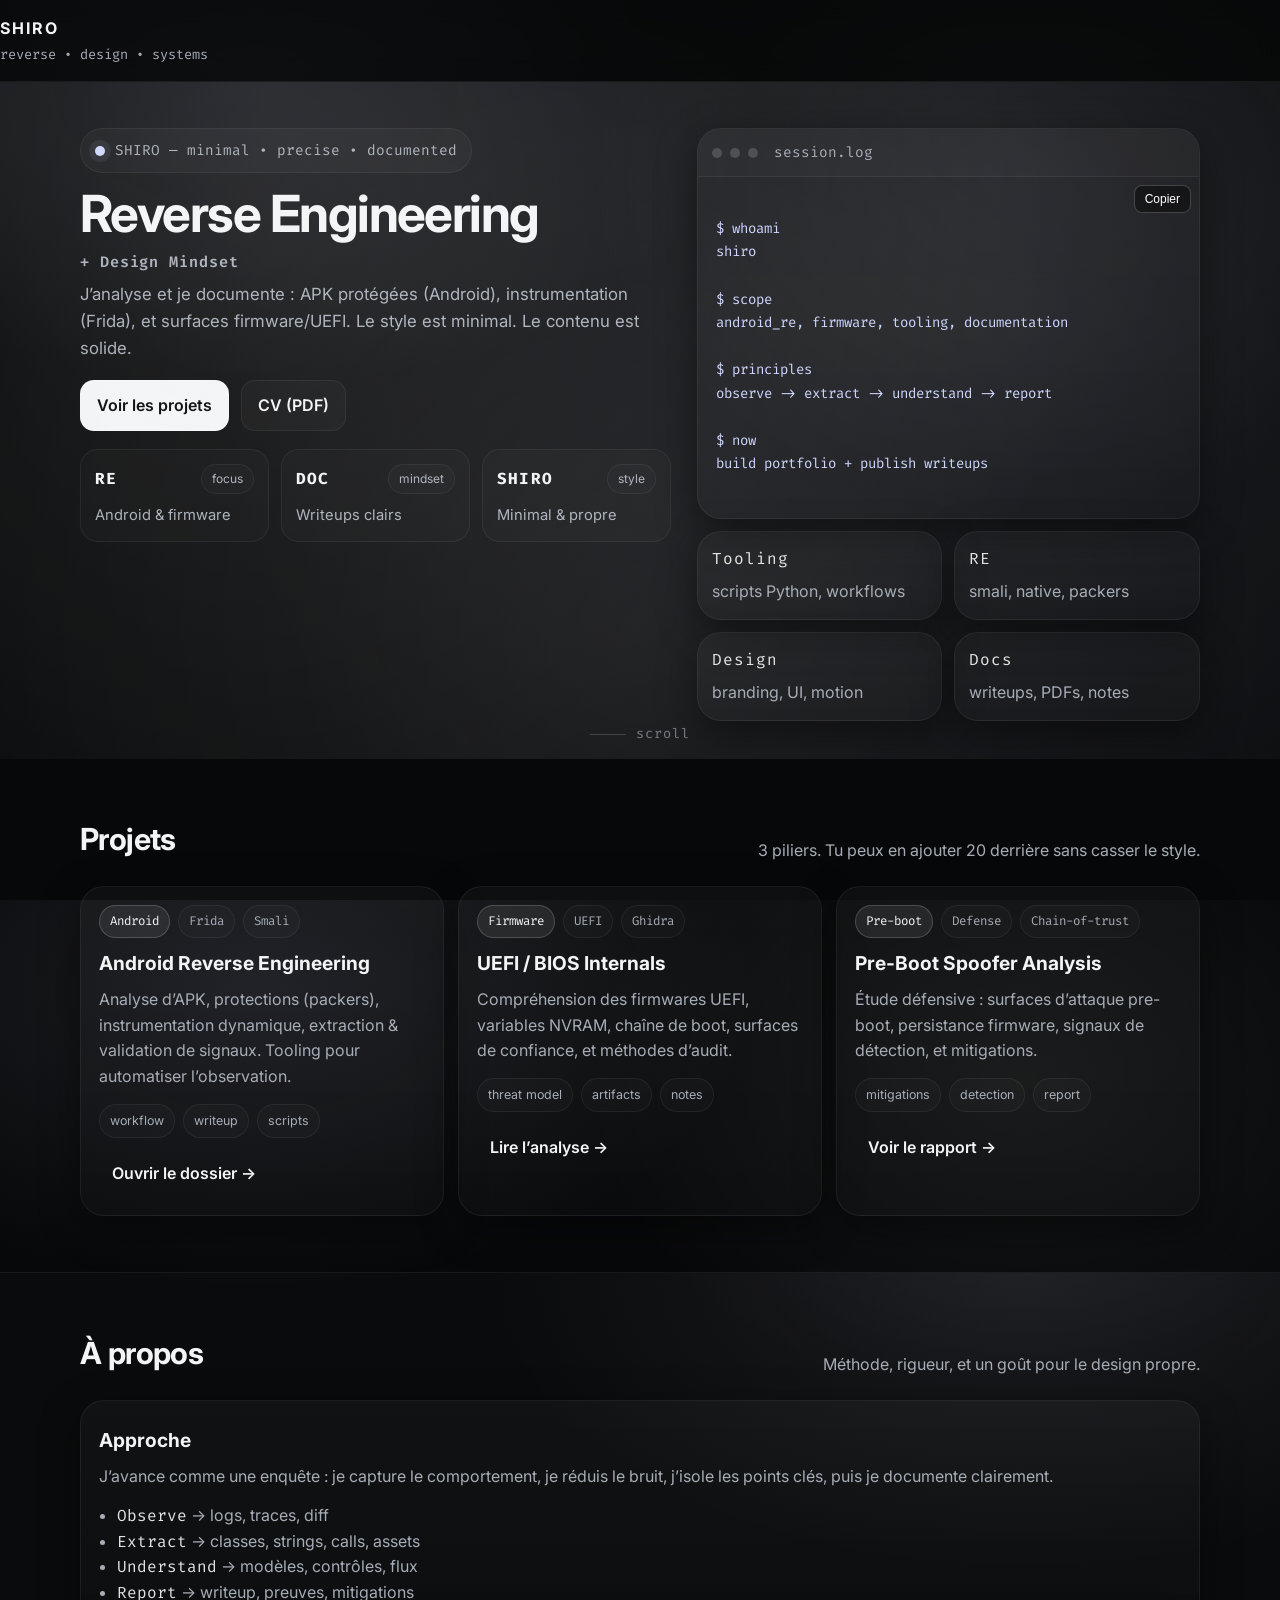
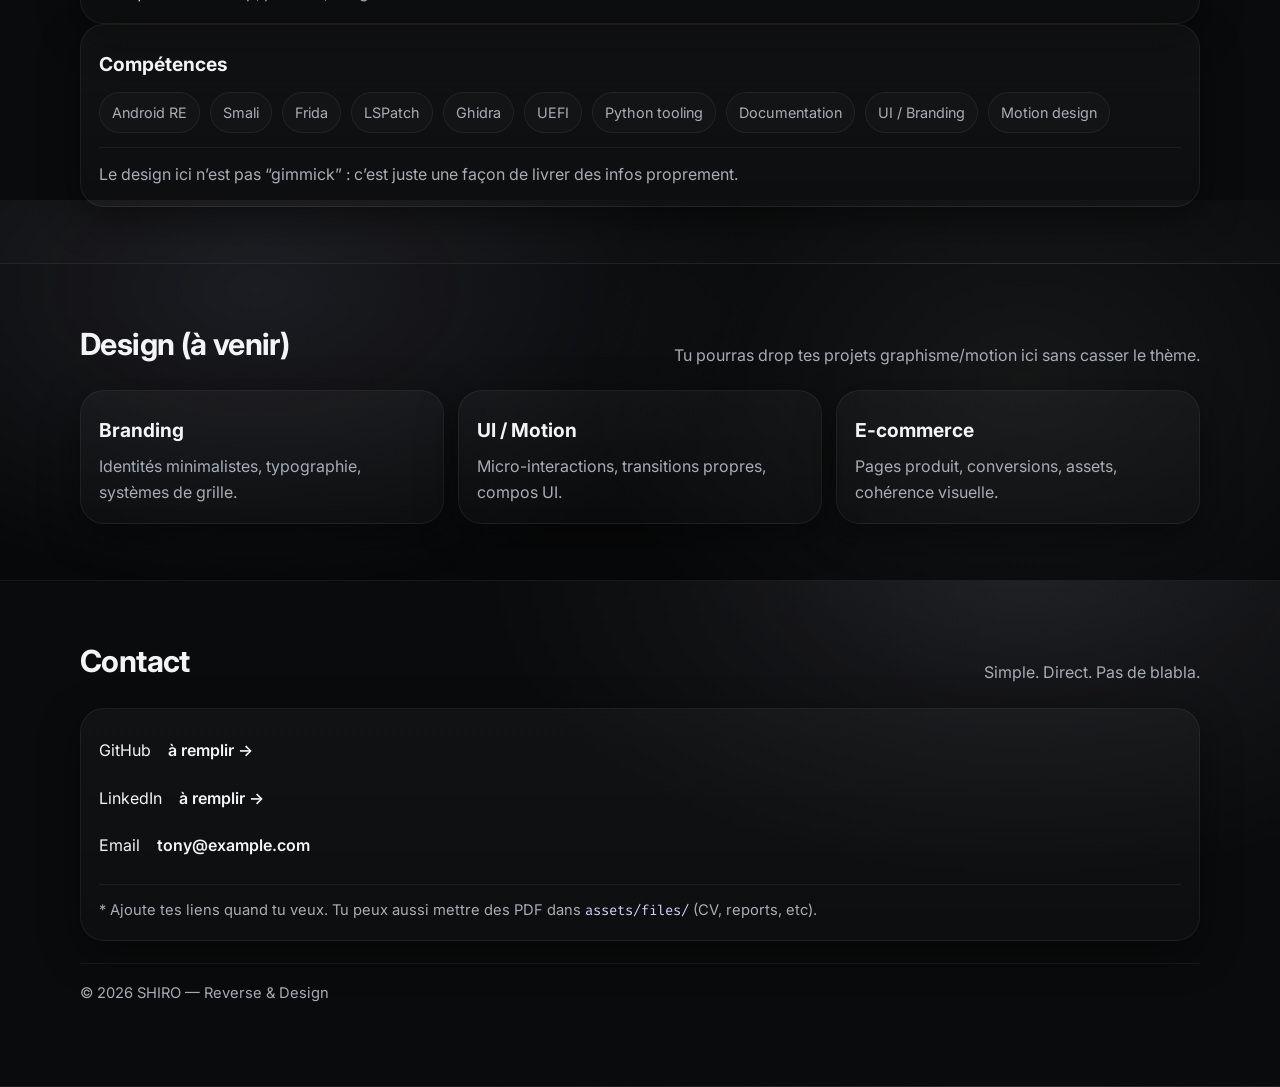
==== index.html @ 66e199e3 "Add files via upload" ====
<!DOCTYPE html>
<html lang="fr">
<head>
  <meta charset="UTF-8" />
  <meta name="viewport" content="width=device-width, initial-scale=1.0" />
  <title>SHIRO / Reverse Engineering</title>
  <meta name="description" content="Portfolio minimaliste (SHIRO) : reverse engineering Android, firmware/UEFI, tooling, writeups. Design propre, approche méthodique." />

  <meta property="og:title" content="SHIRO / Reverse Engineering" />
  <meta property="og:description" content="Android RE • Firmware/UEFI • Tooling • Writeups — Portfolio minimaliste." />
  <meta property="og:type" content="website" />

  <link rel="stylesheet" href="css/style.css" />
  <link rel="preconnect" href="https://fonts.googleapis.com">
  <link rel="preconnect" href="https://fonts.gstatic.com" crossorigin>
  <link href="https://fonts.googleapis.com/css2?family=Inter:wght@300;400;600;700&family=Fira+Code:wght@400;600&display=swap" rel="stylesheet">
</head>

<body>
  <a class="skip-link" href="#content">Aller au contenu</a>

  <header class="header" id="top">
    <nav class="nav" aria-label="Navigation principale">
      <a class="brand" href="#top" aria-label="Retour en haut">
        <span class="brand-mark">SHIRO</span>
        <span class="brand-sub">reverse • design • systems</span>
      </a>

      <button class="nav-toggle" type="button" aria-expanded="false" aria-controls="navMenu">
        <span class="nav-toggle__line"></span>
        <span class="nav-toggle__line"></span>
        <span class="nav-toggle__line"></span>
        <span class="sr-only">Ouvrir le menu</span>
      </button>

      <ul class="nav-menu" id="navMenu">
        <li><a class="nav-link" href="#projects">Projets</a></li>
        <li><a class="nav-link" href="#about">À propos</a></li>
        <li><a class="nav-link" href="#work">Design</a></li>
        <li><a class="nav-link" href="#contact">Contact</a></li>
      </ul>
    </nav>
  </header>

  <main id="content">
    <!-- HERO -->
    <section class="hero" aria-label="Introduction">
      <div class="hero-bg" aria-hidden="true">
        <div class="hero-bg__inner"></div>
      </div>

      <div class="container hero-inner">
        <div class="hero-left">
          <div class="pill">
            <span class="dot"></span>
            <span>SHIRO — minimal • precise • documented</span>
          </div>

          <h1 class="title">
            Reverse Engineering
            <span class="title-accent">+ Design Mindset</span>
          </h1>

          <p class="lead">
            J’analyse et je documente : APK protégées (Android), instrumentation (Frida), et surfaces firmware/UEFI.
            Le style est minimal. Le contenu est solide.
          </p>

          <div class="hero-cta">
            <a class="btn btn-primary" href="#projects">Voir les projets</a>
            <a class="btn btn-ghost" href="assets/files/CV.pdf" target="_blank" rel="noopener">CV (PDF)</a>
          </div>

          <div class="metrics">
            <div class="metric">
              <div class="metric-top">
                <span class="metric-num">RE</span>
                <span class="metric-tag">focus</span>
              </div>
              <p class="metric-label">Android & firmware</p>
            </div>

            <div class="metric">
              <div class="metric-top">
                <span class="metric-num">DOC</span>
                <span class="metric-tag">mindset</span>
              </div>
              <p class="metric-label">Writeups clairs</p>
            </div>

            <div class="metric">
              <div class="metric-top">
                <span class="metric-num">SHIRO</span>
                <span class="metric-tag">style</span>
              </div>
              <p class="metric-label">Minimal & propre</p>
            </div>
          </div>
        </div>

        <div class="hero-right">
          <div class="terminal card reveal">
            <div class="terminal-top">
              <span class="t-dot"></span><span class="t-dot"></span><span class="t-dot"></span>
              <span class="terminal-title">session.log</span>
            </div>
            <pre class="terminal-body"><code>
$ whoami
shiro

$ scope
android_re, firmware, tooling, documentation

$ principles
observe -> extract -> understand -> report

$ now
build portfolio + publish writeups
            </code></pre>
          </div>

          <div class="mini-grid">
            <div class="mini card reveal">
              <p class="mini-k">Tooling</p>
              <p class="mini-v">scripts Python, workflows</p>
            </div>
            <div class="mini card reveal">
              <p class="mini-k">RE</p>
              <p class="mini-v">smali, native, packers</p>
            </div>
            <div class="mini card reveal">
              <p class="mini-k">Design</p>
              <p class="mini-v">branding, UI, motion</p>
            </div>
            <div class="mini card reveal">
              <p class="mini-k">Docs</p>
              <p class="mini-v">writeups, PDFs, notes</p>
            </div>
          </div>
        </div>
      </div>

      <div class="scroll-hint" aria-hidden="true">
        <span class="scroll-line"></span>
        <span class="scroll-text">scroll</span>
      </div>
    </section>

    <!-- PROJECTS -->
    <section id="projects" class="section">
      <div class="container">
        <div class="section-head">
          <h2 class="h2">Projets</h2>
          <p class="sub">3 piliers. Tu peux en ajouter 20 derrière sans casser le style.</p>
        </div>

        <div class="grid projects">
          <article class="project card reveal">
            <div class="project-top">
              <span class="badge">Android</span>
              <span class="badge badge-outline">Frida</span>
              <span class="badge badge-outline">Smali</span>
            </div>
            <h3 class="h3">Android Reverse Engineering</h3>
            <p class="muted">
              Analyse d’APK, protections (packers), instrumentation dynamique, extraction & validation de signaux.
              Tooling pour automatiser l’observation.
            </p>
            <div class="project-meta">
              <span class="chip">workflow</span>
              <span class="chip">writeup</span>
              <span class="chip">scripts</span>
            </div>
            <a class="link" href="projects/android-reverse.html">Ouvrir le dossier →</a>
          </article>

          <article class="project card reveal">
            <div class="project-top">
              <span class="badge">Firmware</span>
              <span class="badge badge-outline">UEFI</span>
              <span class="badge badge-outline">Ghidra</span>
            </div>
            <h3 class="h3">UEFI / BIOS Internals</h3>
            <p class="muted">
              Compréhension des firmwares UEFI, variables NVRAM, chaîne de boot, surfaces de confiance,
              et méthodes d’audit.
            </p>
            <div class="project-meta">
              <span class="chip">threat model</span>
              <span class="chip">artifacts</span>
              <span class="chip">notes</span>
            </div>
            <a class="link" href="projects/uefi-bios.html">Lire l’analyse →</a>
          </article>

          <article class="project card reveal">
            <div class="project-top">
              <span class="badge">Pre-boot</span>
              <span class="badge badge-outline">Defense</span>
              <span class="badge badge-outline">Chain-of-trust</span>
            </div>
            <h3 class="h3">Pre-Boot Spoofer Analysis</h3>
            <p class="muted">
              Étude défensive : surfaces d’attaque pre-boot, persistance firmware, signaux de détection,
              et mitigations.
            </p>
            <div class="project-meta">
              <span class="chip">mitigations</span>
              <span class="chip">detection</span>
              <span class="chip">report</span>
            </div>
            <a class="link" href="projects/preboot-spoofer.html">Voir le rapport →</a>
          </article>
        </div>
      </div>
    </section>

    <!-- ABOUT -->
    <section id="about" class="section section-alt">
      <div class="container">
        <div class="section-head">
          <h2 class="h2">À propos</h2>
          <p class="sub">Méthode, rigueur, et un goût pour le design propre.</p>
        </div>

        <div class="two-col">
          <div class="card reveal pad">
            <h3 class="h3">Approche</h3>
            <p class="muted">
              J’avance comme une enquête : je capture le comportement, je réduis le bruit,
              j’isole les points clés, puis je documente clairement.
            </p>
            <ul class="list">
              <li><span class="k">Observe</span> → logs, traces, diff</li>
              <li><span class="k">Extract</span> → classes, strings, calls, assets</li>
              <li><span class="k">Understand</span> → modèles, contrôles, flux</li>
              <li><span class="k">Report</span> → writeup, preuves, mitigations</li>
            </ul>
          </div>

          <div class="card reveal pad">
            <h3 class="h3">Compétences</h3>
            <div class="tags">
              <span class="tag">Android RE</span>
              <span class="tag">Smali</span>
              <span class="tag">Frida</span>
              <span class="tag">LSPatch</span>
              <span class="tag">Ghidra</span>
              <span class="tag">UEFI</span>
              <span class="tag">Python tooling</span>
              <span class="tag">Documentation</span>
              <span class="tag">UI / Branding</span>
              <span class="tag">Motion design</span>
            </div>

            <div class="note">
              <p class="muted">
                Le design ici n’est pas “gimmick” : c’est juste une façon de livrer des infos proprement.
              </p>
            </div>
          </div>
        </div>
      </div>
    </section>

    <!-- DESIGN / FUTURE -->
    <section id="work" class="section">
      <div class="container">
        <div class="section-head">
          <h2 class="h2">Design (à venir)</h2>
          <p class="sub">Tu pourras drop tes projets graphisme/motion ici sans casser le thème.</p>
        </div>

        <div class="grid work">
          <div class="card reveal pad">
            <h3 class="h3">Branding</h3>
            <p class="muted">Identités minimalistes, typographie, systèmes de grille.</p>
          </div>
          <div class="card reveal pad">
            <h3 class="h3">UI / Motion</h3>
            <p class="muted">Micro-interactions, transitions propres, compos UI.</p>
          </div>
          <div class="card reveal pad">
            <h3 class="h3">E-commerce</h3>
            <p class="muted">Pages produit, conversions, assets, cohérence visuelle.</p>
          </div>
        </div>
      </div>
    </section>

    <!-- CONTACT -->
    <section id="contact" class="section section-alt">
      <div class="container">
        <div class="section-head">
          <h2 class="h2">Contact</h2>
          <p class="sub">Simple. Direct. Pas de blabla.</p>
        </div>

        <div class="contact card reveal pad">
          <div class="contact-row">
            <span class="contact-k">GitHub</span>
            <a class="link" href="#" target="_blank" rel="noopener">à remplir →</a>
          </div>
          <div class="contact-row">
            <span class="contact-k">LinkedIn</span>
            <a class="link" href="#" target="_blank" rel="noopener">à remplir →</a>
          </div>
          <div class="contact-row">
            <span class="contact-k">Email</span>
            <a class="link" href="mailto:tony@example.com">tony@example.com</a>
          </div>

          <div class="divider"></div>

          <p class="muted small">
            * Ajoute tes liens quand tu veux.  
            Tu peux aussi mettre des PDF dans <code>assets/files/</code> (CV, reports, etc).
          </p>
        </div>

        <footer class="footer">
          <p class="muted small">© <span id="year"></span> SHIRO — Reverse & Design</p>
        </footer>
      </div>
    </section>
  </main>

  <script src="js/main.js"></script>
</body>
</html>
---- css/style.css ----
/* =========================
   SHIRO — style.css (COMPLET)
   Index + Pages projets (Android RE)
   + Glow breathing (discret)
   + Border sweep (hover)
   ========================= */

/* ---------- Theme ---------- */
:root{
  --bg: #070809;
  --bg2:#0c0d10;
  --card:#0f1115;

  --text:#f3f4f6;         /* SHIRO (white) */
  --muted:#a7adb7;

  --line: rgba(255,255,255,.10);
  --line2: rgba(255,255,255,.06);

  --accent:#ffffff;       /* shiro accent */
  --accent2:#cfd6ff;      /* soft cold highlight */

  --shadow: 0 12px 40px rgba(0,0,0,.45);

  --radius: 18px;
  --radius2: 24px;
  --max: 1120px;

  --mono: "Fira Code", ui-monospace, SFMono-Regular, Menlo, Monaco, Consolas, "Liberation Mono", monospace;
  --sans: "Inter", system-ui, -apple-system, Segoe UI, Roboto, Arial, sans-serif;
}

/* ---------- Reset ---------- */
*{ box-sizing:border-box; }
html,body{ height:100%; }
body{
  margin:0;
  font-family: var(--sans);
  color: var(--text);
  background:
    radial-gradient(1000px 600px at 20% 10%, rgba(207,214,255,.10), transparent 50%),
    radial-gradient(800px 600px at 80% 20%, rgba(255,255,255,.06), transparent 55%),
    var(--bg);
  line-height:1.6;
  overflow-x: hidden;
}

img{ max-width:100%; display:block; }
a{ color: inherit; }

/* ---------- Accessibility ---------- */
.skip-link{
  position:absolute;
  left:-999px;
  top:10px;
  background: var(--text);
  color: #000;
  padding: .6rem .9rem;
  border-radius: 10px;
  z-index: 9999;
}
.skip-link:focus{ left:10px; }

.sr-only{
  position:absolute !important;
  width:1px;height:1px;
  padding:0;margin:-1px;overflow:hidden;
  clip:rect(0,0,0,0);white-space:nowrap;border:0;
}

code{
  font-family: var(--mono);
  font-size: .95em;
  color: var(--accent2);
}

/* ---------- Layout ---------- */
.container{
  width: min(var(--max), calc(100% - 40px));
  margin: 0 auto;
}

.section{
  padding: 56px 0;
}

.section-alt{
  background:
    radial-gradient(900px 500px at 80% 0%, rgba(207,214,255,.08), transparent 60%),
    rgba(255,255,255,.01);
  border-top: 1px solid var(--line2);
  border-bottom: 1px solid var(--line2);
}

/* ---------- Header / Nav ---------- */
.header{
  position: sticky;
  top:0;
  z-index: 50;
  backdrop-filter: blur(12px);
  background: rgba(7,8,9,.65);
  border-bottom: 1px solid var(--line2);
}

.nav{
  display:flex;
  align-items:center;
  justify-content:space-between;
  gap: 18px;
  padding: 16px 0;
}

.brand{
  text-decoration:none;
  color: var(--text);
  display:flex;
  flex-direction:column;
  gap: 2px;
}

.brand-mark{
  font-weight: 700;
  letter-spacing: .12em;
}

.brand-sub{
  font-family: var(--mono);
  color: var(--muted);
  font-size: .85rem;
}

/* wrapper utilisé dans ta page Android */
.nav-links{
  display:flex;
  align-items:center;
  gap:10px;
}

.nav-menu{
  display:flex;
  align-items:center;
  gap: 18px;
  list-style:none;
  margin:0;
  padding:0;
}

.nav-link{
  text-decoration:none;
  color: var(--muted);
  padding: 10px 12px;
  border-radius: 12px;
  border: 1px solid transparent;
  transition: transform .18s ease, color .18s ease, background .18s ease, border-color .18s ease;
}
.nav-link:hover{
  color: var(--text);
  background: rgba(255,255,255,.04);
  border-color: var(--line2);
  transform: translateY(-1px);
}
.nav-link.active{
  color: var(--text);
  background: rgba(255,255,255,.04);
  border-color: var(--line2);
}

.nav-toggle{
  display:none;
  border: 1px solid var(--line2);
  background: rgba(255,255,255,.03);
  color: var(--text);
  border-radius: 14px;
  padding: 10px 12px;
  cursor:pointer;
}
.nav-toggle__line{
  width: 22px;
  height: 2px;
  background: var(--text);
  display:block;
  margin: 4px 0;
  opacity:.9;
}

/* ---------- Buttons / Links ---------- */
.btn{
  display:inline-flex;
  align-items:center;
  justify-content:center;
  gap: 10px;
  padding: 12px 16px;
  border-radius: 14px;
  text-decoration:none;
  border: 1px solid var(--line2);
  transition: transform .18s ease, background .18s ease, border-color .18s ease;
  font-weight: 600;
}

.btn-primary{
  background: var(--text);
  color: #000;
  border-color: rgba(255,255,255,.2);
}
.btn-primary:hover{ transform: translateY(-1px); }

.btn-ghost{
  background: rgba(255,255,255,.03);
  color: var(--text);
}
.btn-ghost:hover{
  transform: translateY(-1px);
  border-color: rgba(255,255,255,.18);
}

.link{
  display:inline-flex;
  align-items:center;
  gap: 8px;
  text-decoration:none;
  color: var(--text);
  font-weight: 600;
  padding: 10px 12px;
  border-radius: 12px;
  border: 1px solid transparent;
  transition: transform .18s ease, background .18s ease, border-color .18s ease;
}
.link:hover{
  transform: translateY(-1px);
  background: rgba(255,255,255,.04);
  border-color: var(--line2);
}

/* ---------- Cards ---------- */
.card{
  border: 1px solid var(--line2);
  background: linear-gradient(180deg, rgba(255,255,255,.03), rgba(255,255,255,.015));
  border-radius: var(--radius2);
  box-shadow: var(--shadow);
  position: relative;      /* needed for border sweep */
  overflow: hidden;        /* needed for border sweep */
}
.pad{ padding: 18px; }

/* ---------- Typography ---------- */
.h2{
  margin:0;
  font-size: 1.9rem;
  letter-spacing: -0.02em;
}
.h3{
  margin: 6px 0 8px;
  font-size: 1.2rem;
}
.sub{
  margin:0;
  color: var(--muted);
  max-width: 62ch;
}
.muted{
  color: var(--muted);
  margin:0;
}
.small{ font-size: .92rem; }

.divider{
  height: 1px;
  background: var(--line2);
  margin: 14px 0;
}

/* ---------- Badges / Chips / Tags ---------- */
.badge{
  font-family: var(--mono);
  font-size: .78rem;
  padding: 6px 10px;
  border-radius: 999px;
  border: 1px solid rgba(255,255,255,.18);
  background: rgba(255,255,255,.08);
  color: var(--text);
}
.badge-outline{
  background: rgba(255,255,255,.02);
  border-color: var(--line2);
  color: var(--muted);
}
.chip{
  font-size: .78rem;
  padding: 6px 10px;
  border-radius: 999px;
  border: 1px solid var(--line2);
  background: rgba(255,255,255,.02);
  color: var(--muted);
}
.tags{
  display:flex;
  flex-wrap: wrap;
  gap: 10px;
  margin-top: 12px;
}
.tag{
  border: 1px solid var(--line2);
  background: rgba(255,255,255,.02);
  padding: 8px 12px;
  border-radius: 999px;
  font-size: .9rem;
  color: var(--muted);
}

/* ---------- Lists / Notes ---------- */
.list{
  margin: 14px 0 0;
  padding-left: 18px;
  color: var(--muted);
}
.k{
  font-family: var(--mono);
  color: rgba(255,255,255,.88);
}
.note{
  margin-top: 14px;
  border-top: 1px solid var(--line2);
  padding-top: 14px;
}

/* ---------- Reveal animation ---------- */
.reveal{
  opacity: 0;
  transform: translateY(10px);
  transition: opacity .6s ease, transform .6s ease;
}
.reveal.is-visible{
  opacity: 1;
  transform: translateY(0);
}

/* =========================================================
   MICRO-ANIMATIONS (requested)
   - Glow breathing (discret)
   - Border sweep (hover)
   ========================================================= */

/* Glow breathing keyframes (subtle) */
@keyframes shiro-breathe{
  0%,100%{
    transform: scale(1);
    opacity: .85;
    filter: blur(0px);
    box-shadow: 0 0 0 0 rgba(207,214,255,.00);
  }
  50%{
    transform: scale(1.08);
    opacity: 1;
    filter: blur(.15px);
    box-shadow: 0 0 0 10px rgba(207,214,255,.06);
  }
}

/* Apply breathing glow to a small accent (best: dot in pill) */
.pill .dot{
  animation: shiro-breathe 2.8s ease-in-out infinite;
}

/* Border sweep (light passing) on cards hover */
.card::before{
  content:"";
  position:absolute;
  inset:-2px;
  background: linear-gradient(120deg,
    transparent 0%,
    rgba(255,255,255,.09) 35%,
    rgba(207,214,255,.14) 50%,
    rgba(255,255,255,.07) 65%,
    transparent 100%);
  transform: translateX(-120%);
  transition: transform .9s ease, opacity .4s ease;
  opacity: 0;
  pointer-events:none;
}

.card:hover::before{
  transform: translateX(120%);
  opacity: .95;
}

/* Make it even more discreet on touch devices */
@media (hover: none){
  .card::before{ display:none; }
}

/* =========================================================
   INDEX (Landing)
   ========================================================= */

/* Hero */
.hero{
  position:relative;
  overflow:hidden;
  padding: 46px 0 38px;
}
.hero-inner{
  display:grid;
  grid-template-columns: 1.08fr .92fr;
  gap: 26px;
  align-items:start;
}
.hero-bg{
  position:absolute;
  inset: -25%;
  pointer-events:none;
  opacity: .9;
}
.hero-bg__inner{
  width: 100%;
  height: 100%;
  background:
    radial-gradient(circle at 30% 30%, rgba(255,255,255,.10), transparent 55%),
    radial-gradient(circle at 70% 40%, rgba(207,214,255,.10), transparent 55%),
    radial-gradient(circle at 50% 70%, rgba(255,255,255,.07), transparent 60%);
  transform-origin: center;
  animation: shiro-rotate 32s linear infinite;
}
@keyframes shiro-rotate{
  from{ transform: rotate(0deg); }
  to{ transform: rotate(360deg); }
}

.pill{
  display:inline-flex;
  align-items:center;
  gap:10px;
  padding: 10px 14px;
  border: 1px solid var(--line2);
  background: rgba(255,255,255,.03);
  border-radius: 999px;
  color: var(--muted);
  font-family: var(--mono);
  font-size: .9rem;
}
.pill .dot{
  width: 10px;
  height: 10px;
  border-radius: 999px;
  background: var(--accent2);
  box-shadow: 0 0 0 6px rgba(207,214,255,.08);
}

.title{
  margin: 14px 0 10px;
  font-size: clamp(2.2rem, 4vw, 3.3rem);
  line-height: 1.05;
  letter-spacing: -0.03em;
}
.title-accent{
  display:block;
  font-family: var(--mono);
  font-weight: 600;
  font-size: .95rem;
  letter-spacing: .06em;
  color: var(--muted);
  margin-top: 14px;
}

.lead{
  margin: 0;
  color: var(--muted);
  font-size: 1.05rem;
  max-width: 62ch;
}

.hero-cta{
  display:flex;
  gap: 12px;
  margin: 18px 0 18px;
  flex-wrap: wrap;
}

/* Metrics */
.metrics{
  display:grid;
  grid-template-columns: repeat(3, minmax(0, 1fr));
  gap: 12px;
  margin-top: 8px;
}
.metric{
  border: 1px solid var(--line2);
  background: rgba(255,255,255,.02);
  border-radius: var(--radius);
  padding: 14px;
}
.metric-top{
  display:flex;
  align-items:center;
  justify-content:space-between;
  gap: 8px;
}
.metric-num{
  font-family: var(--mono);
  font-weight: 700;
  letter-spacing: .08em;
}
.metric-tag{
  font-size: .75rem;
  color: var(--muted);
  border: 1px solid var(--line2);
  padding: 4px 10px;
  border-radius: 999px;
  background: rgba(255,255,255,.02);
}
.metric-label{
  margin: 10px 0 0;
  color: var(--muted);
  font-size: .92rem;
}

/* Terminal */
.terminal{ overflow:hidden; }
.terminal-top{
  display:flex;
  align-items:center;
  gap: 8px;
  padding: 12px 14px;
  border-bottom: 1px solid var(--line2);
  background: rgba(255,255,255,.02);
}
.t-dot{
  width:10px;height:10px;border-radius:999px;
  background: rgba(255,255,255,.16);
}
.terminal-title{
  margin-left: 8px;
  color: var(--muted);
  font-family: var(--mono);
  font-size: .9rem;
}
.terminal-body{
  margin:0;
  padding: 16px 18px 18px;
  color: rgba(255,255,255,.88);
  font-family: var(--mono);
  font-size: .92rem;
  overflow:auto;
}

/* Right mini grid */
.mini-grid{
  display:grid;
  grid-template-columns: repeat(2, minmax(0, 1fr));
  gap: 12px;
  margin-top: 12px;
}
.mini{ padding: 14px; }
.mini-k{
  margin:0;
  font-family: var(--mono);
  color: rgba(255,255,255,.88);
  letter-spacing: .06em;
}
.mini-v{
  margin: 8px 0 0;
  color: var(--muted);
}

/* Section Head */
.section-head{
  display:flex;
  align-items:flex-end;
  justify-content:space-between;
  gap: 16px;
  margin-bottom: 22px;
}

/* Grid */
.grid{
  display:grid;
  gap: 14px;
}
.grid.projects{ grid-template-columns: repeat(3, minmax(0, 1fr)); }
.grid.work{ grid-template-columns: repeat(3, minmax(0, 1fr)); }

.project{ padding: 18px; }
.project-top{
  display:flex;
  flex-wrap:wrap;
  gap: 8px;
  margin-bottom: 10px;
}
.project-meta{
  display:flex;
  flex-wrap:wrap;
  gap: 8px;
  margin: 14px 0 12px;
}

/* Scroll hint */
.scroll-hint{
  position:absolute;
  left: 50%;
  bottom: 14px;
  transform: translateX(-50%);
  display:flex;
  align-items:center;
  gap: 10px;
  opacity: .65;
}
.scroll-line{
  width: 36px;
  height: 1px;
  background: rgba(255,255,255,.25);
  transform-origin:left;
  animation: shiro-pulse 1.8s ease-in-out infinite;
}
.scroll-text{
  font-family: var(--mono);
  color: var(--muted);
  font-size: .85rem;
  letter-spacing: .08em;
}
@keyframes shiro-pulse{
  0%,100%{ transform: scaleX(.55); opacity:.5; }
  50%{ transform: scaleX(1); opacity:1; }
}

/* Footer (index + global) */
.footer{
  margin-top: 22px;
  padding-top: 18px;
  border-top: 1px solid var(--line2);
}
footer.footer{
  padding-bottom: 24px;
}

/* =========================================================
   ANDROID RE PROJECT PAGE
   ========================================================= */

.project-hero-top{
  display:flex;
  align-items:flex-start;
  justify-content:space-between;
  gap: 14px;
  flex-wrap: wrap;
}
.project-badges{
  display:flex;
  gap: 8px;
  flex-wrap: wrap;
  align-items:center;
}
.project-meta-row{
  display:flex;
  gap: 8px;
  flex-wrap: wrap;
  margin-top: 12px;
}

/* Sidebar + article layout */
.project-layout{
  display:grid;
  grid-template-columns: 340px 1fr;
  gap: 14px;
  margin-top: 14px;
  align-items:start;
}
.project-sidebar{
  position: sticky;
  top: 90px;
  height: fit-content;
}
.project-article{
  display:grid;
  gap: 14px;
}

/* TOC */
.toc{
  list-style:none;
  padding: 0;
  margin: 10px 0 18px;
  display:flex;
  flex-direction: column;
  gap: 6px;
}
.toc a{
  text-decoration:none;
  color: var(--muted);
  padding: 8px 10px;
  border-radius: 12px;
  border: 1px solid transparent;
  display:block;
  transition: background .18s ease, border-color .18s ease, transform .18s ease, color .18s ease;
}
.toc a:hover{
  color: var(--text);
  background: rgba(255,255,255,.04);
  border-color: var(--line2);
  transform: translateY(-1px);
}
.toc a.is-active{
  color: var(--text);
  background: rgba(255,255,255,.06);
  border-color: rgba(255,255,255,.16);
}

/* Downloads */
.downloads{
  display:flex;
  flex-direction: column;
  gap: 8px;
  margin-top: 10px;
}
.download-link{
  text-decoration:none;
  color: var(--text);
  border: 1px solid var(--line2);
  background: rgba(255,255,255,.02);
  padding: 10px 12px;
  border-radius: 14px;
  transition: transform .18s ease, background .18s ease, border-color .18s ease;
  font-weight: 600;
}
.download-link:hover{
  transform: translateY(-1px);
  background: rgba(255,255,255,.05);
  border-color: rgba(255,255,255,.16);
}

/* Key points block */
.key-points{
  margin-top: 14px;
  border-top: 1px solid var(--line2);
  padding-top: 14px;
}

/* Mono box for diagrams */
.mono-box{
  border: 1px solid var(--line2);
  background: rgba(0,0,0,.25);
  border-radius: var(--radius);
  overflow: hidden;
  margin: 12px 0;
}
.mono-box pre{
  margin:0;
  padding: 14px 16px;
  font-family: var(--mono);
  color: rgba(255,255,255,.9);
  overflow:auto;
}

/* Tables */
.table-wrap{
  overflow-x: auto;
  border: 1px solid var(--line2);
  border-radius: var(--radius);
  margin: 12px 0;
}
.analysis-table{
  width: 100%;
  border-collapse: collapse;
  min-width: 680px;
  background: rgba(255,255,255,.02);
}
.analysis-table th,
.analysis-table td{
  padding: 12px 12px;
  border-bottom: 1px solid var(--line2);
  text-align: left;
  vertical-align: top;
}
.analysis-table th{
  font-family: var(--mono);
  font-size: .85rem;
  letter-spacing: .06em;
  color: rgba(255,255,255,.9);
  background: rgba(255,255,255,.03);
}
.analysis-table td{
  color: var(--muted);
}
.analysis-table code{
  color: var(--accent2);
}

/* Tools grid */
.tools-grid{
  display:grid;
  grid-template-columns: repeat(2, minmax(0, 1fr));
  gap: 12px;
  margin-top: 12px;
}
.tool-card{
  border: 1px solid var(--line2);
  border-radius: var(--radius2);
  padding: 14px;
  background: rgba(255,255,255,.02);
}

/* Prism integration (keep SHIRO) */
pre[class*="language-"]{
  border-radius: var(--radius);
  border: 1px solid var(--line2);
  overflow: auto;
}
code[class*="language-"],
pre[class*="language-"]{
  font-family: var(--mono) !important;
  font-size: .92rem;
}

/* =========================================================
   FIX: pas de double sommaire sur desktop
   (tu gardes la sidebar TOC à gauche)
   ========================================================= */
@media (min-width: 981px){
  .nav-menu{
    display: none !important;
  }
}

/* =========================================================
   Responsive
   ========================================================= */
@media (max-width: 980px){
  .hero-inner{ grid-template-columns: 1fr; }
  .grid.projects, .grid.work{ grid-template-columns: 1fr; }
  .metrics{ grid-template-columns: 1fr; }
  .section-head{ flex-direction: column; align-items:flex-start; }

  /* Project page layout */
  .project-layout{ grid-template-columns: 1fr; }
  .project-sidebar{ position: relative; top: auto; }

  /* Nav menu becomes mobile dropdown */
  .nav-toggle{ display:block; }
  .nav-menu{
    position: fixed;
    inset: 72px 16px auto 16px;
    background: rgba(12,13,16,.92);
    border: 1px solid var(--line2);
    border-radius: 18px;
    padding: 12px;
    display:none;
    flex-direction: column;
    gap: 8px;
    box-shadow: var(--shadow);
  }
  .nav-menu.is-open{ display:flex; }

  /* tools grid */
  .tools-grid{ grid-template-columns: 1fr; }
}

/* Reduced motion */
@media (prefers-reduced-motion: reduce){
  *{ scroll-behavior:auto !important; }
  .hero-bg__inner{ animation: none !important; }
  .reveal{ transition: none !important; }
  .scroll-line{ animation: none !important; }
  .pill .dot{ animation:none !important; }
  .card::before{ transition:none !important; }
}

/* =========================
   Screenshots SHIRO
========================= */

.shot{
  margin: 22px 0;
}

.shot img{
  width: 100%;
  border-radius: 14px;

  border: 1px solid var(--line2);

  box-shadow:
    0 0 0 1px rgba(255,255,255,.03),
    0 20px 50px rgba(0,0,0,.6);

  transition:
    transform .4s ease,
    box-shadow .4s ease;
}

.shot img:hover{
  transform: scale(1.015);

  box-shadow:
    0 0 0 1px rgba(255,255,255,.08),
    0 30px 80px rgba(0,0,0,.9);
}

.shot figcaption{
  margin-top: 10px;
  font-size: .9rem;
  color: var(--muted);
  text-align: center;
  font-family: var(--mono);
}

/* =========================
   SHIRO Lightbox
========================= */

.lightbox{
  position: fixed;
  inset: 0;
  z-index: 9999;
  display: none;
}

.lightbox.is-open{
  display: block;
}

.lightbox__backdrop{
  position:absolute;
  inset:0;
  background: rgba(0,0,0,.62);
  backdrop-filter: blur(10px);
}

.lightbox__panel{
  position: absolute;
  inset: 0;
  margin: 0;
  display: grid;
  place-items: center;
  padding: 26px;
}

.lightbox__media{
  position: relative;
  width: min(1100px, 92vw);
  height: min(74vh, 760px);
  border-radius: 18px;
  border: 1px solid rgba(255,255,255,.10);
  background: rgba(10,10,12,.55);
  box-shadow: 0 40px 120px rgba(0,0,0,.8);
  overflow: hidden;
  display: grid;
  place-items: center;
}

.lightbox__img{
  width: 100%;
  height: 100%;
  object-fit: contain;
  transform: scale(1);
  transition: transform .18s ease;
  user-select: none;
  -webkit-user-drag: none;
}

.lightbox__caption{
  margin-top: 12px;
  width: min(1100px, 92vw);
  color: rgba(255,255,255,.70);
  font-family: var(--mono);
  font-size: .92rem;
  text-align: center;
}

.lightbox__close{
  position: absolute;
  top: 18px;
  right: 18px;
  width: 44px;
  height: 44px;
  border-radius: 14px;
  border: 1px solid rgba(255,255,255,.12);
  background: rgba(255,255,255,.06);
  color: rgba(255,255,255,.90);
  cursor: pointer;
  transition: transform .18s ease, background .18s ease, border-color .18s ease;
}
.lightbox__close:hover{
  transform: translateY(-1px);
  background: rgba(255,255,255,.10);
  border-color: rgba(255,255,255,.18);
}

.lightbox__nav{
  position: absolute;
  top: 50%;
  transform: translateY(-50%);
  width: 52px;
  height: 52px;
  border-radius: 16px;
  border: 1px solid rgba(255,255,255,.12);
  background: rgba(255,255,255,.06);
  color: rgba(255,255,255,.92);
  cursor: pointer;
  font-size: 34px;
  line-height: 0;
  display: grid;
  place-items: center;
  transition: transform .18s ease, background .18s ease, border-color .18s ease;
}

.lightbox__nav:hover{
  transform: translateY(-50%) translateY(-1px);
  background: rgba(255,255,255,.10);
  border-color: rgba(255,255,255,.18);
}

.lightbox__nav--prev{ left: 18px; }
.lightbox__nav--next{ right: 18px; }

@media (max-width: 720px){
  .lightbox__nav{ display:none; }
  .lightbox__media{ height: min(72vh, 620px); }
}

/* Optional: a slight "zoom" cursor hint */
.shot img{
  cursor: zoom-in;
}

/* Respect reduced motion */
@media (prefers-reduced-motion: reduce){
  .lightbox__img{ transition:none !important; }
}
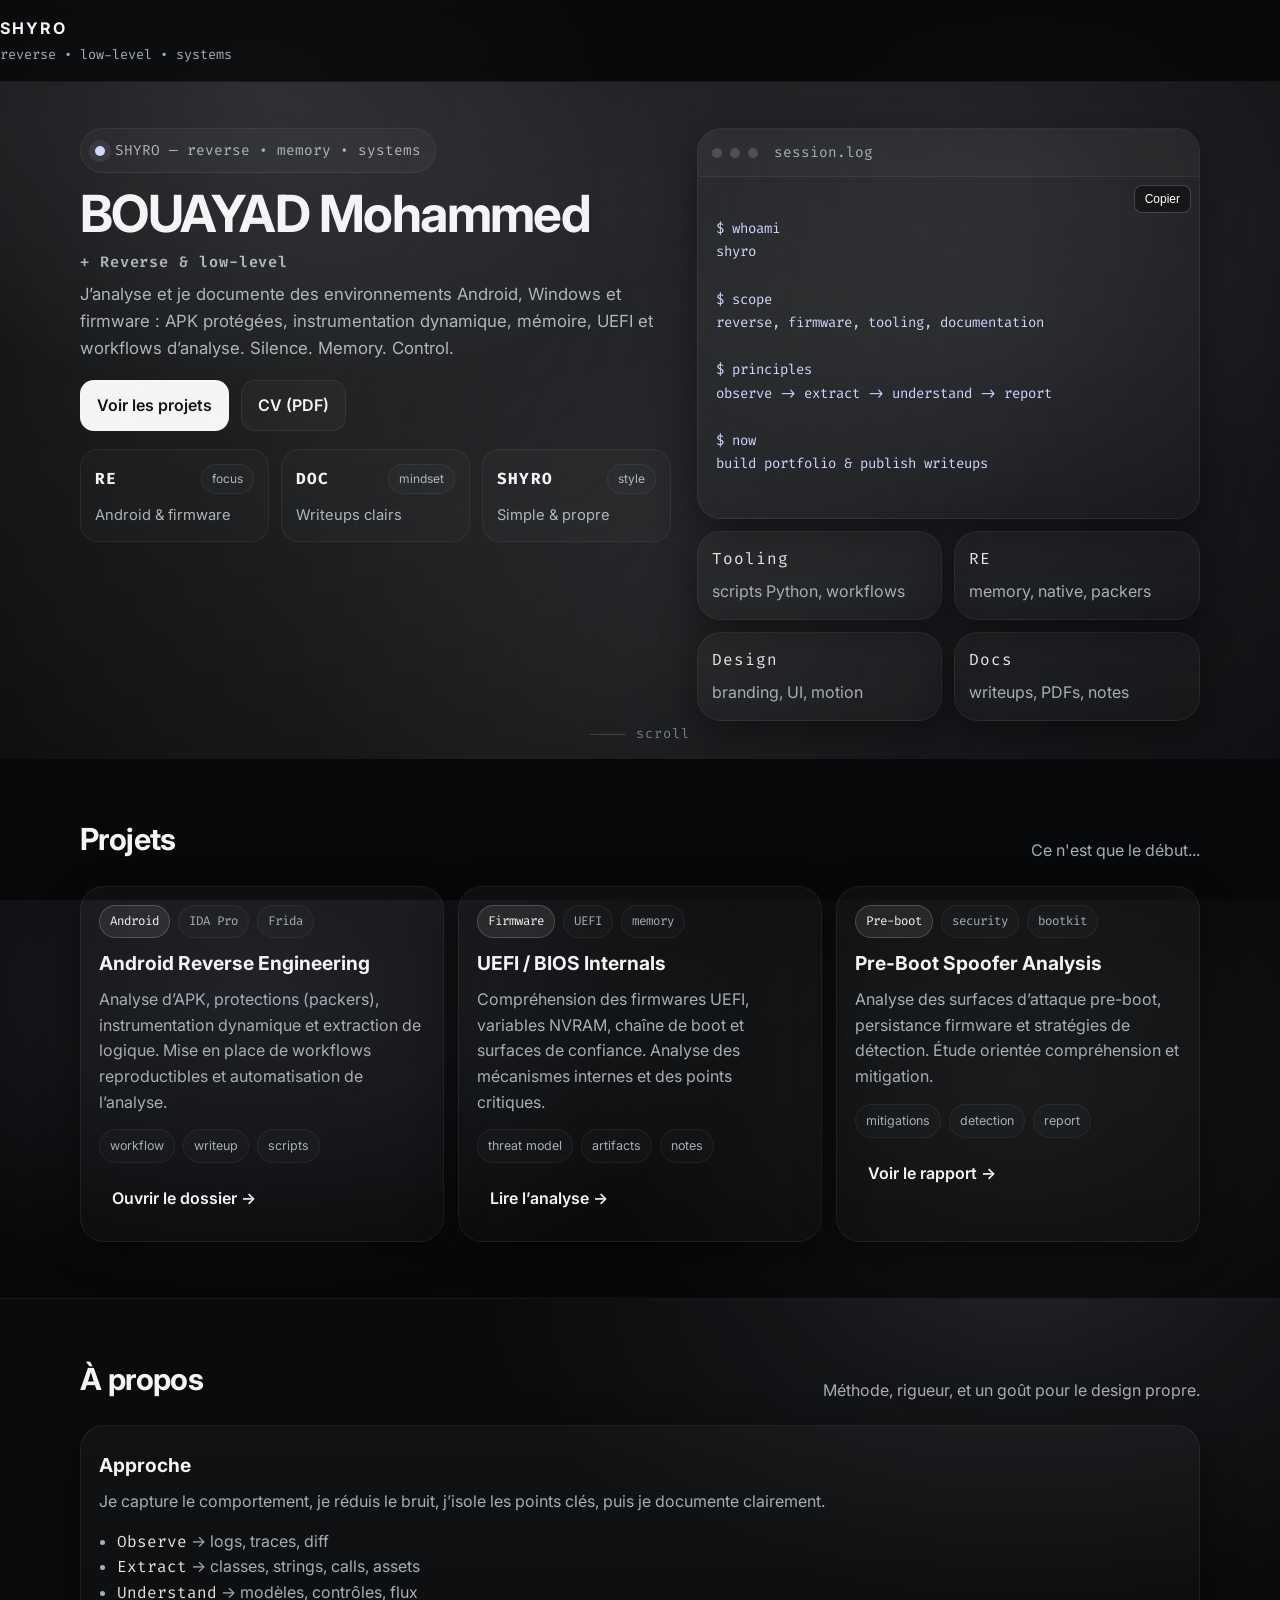
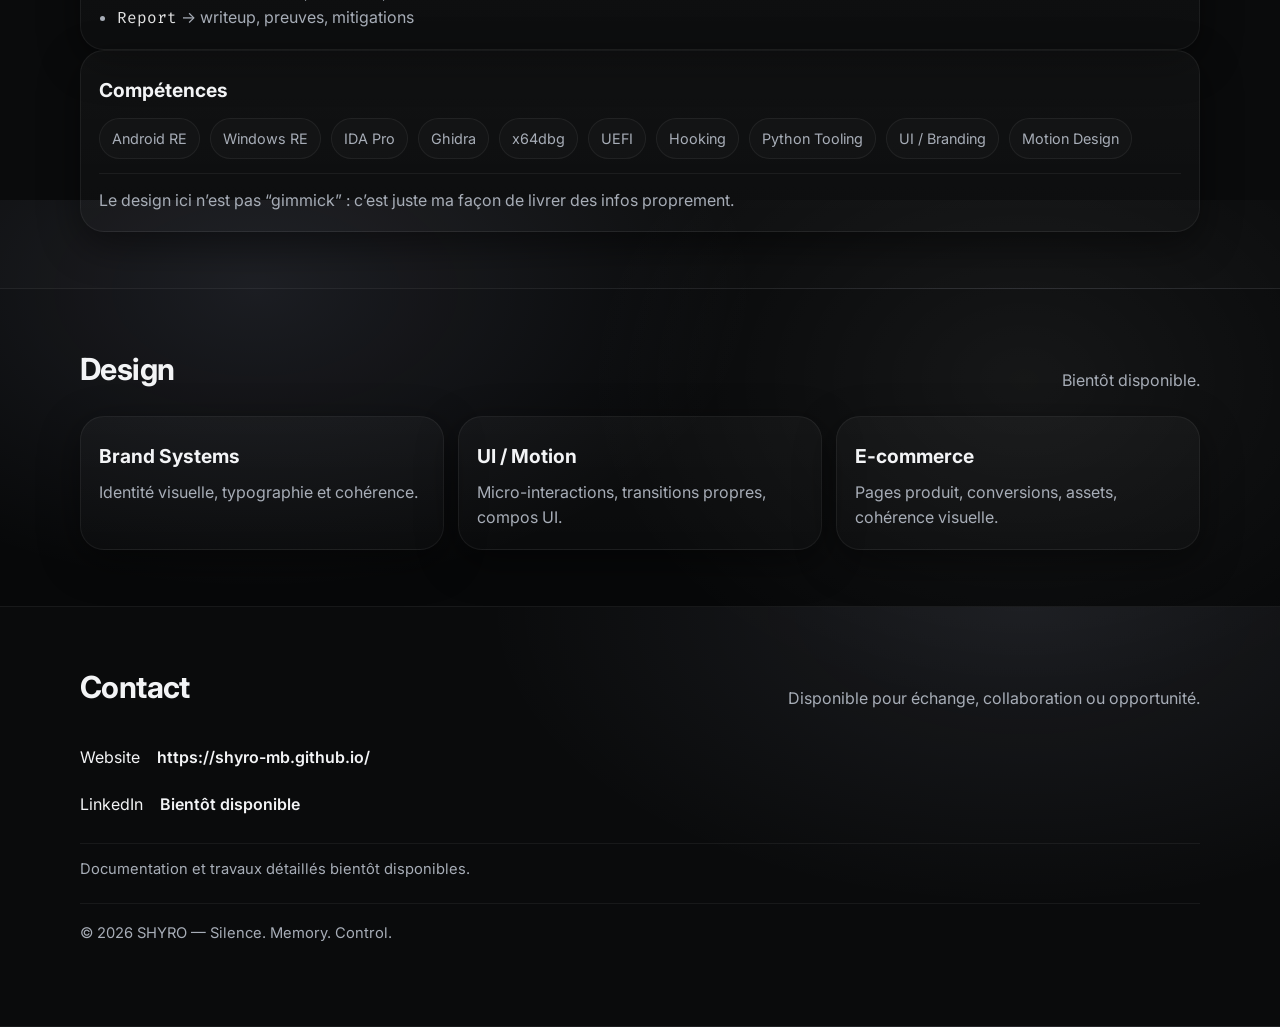
==== commit a8d5a548: "Add files via upload" ====
--- a/index.html
+++ b/index.html
@@ -3,10 +3,10 @@
 <head>
   <meta charset="UTF-8" />
   <meta name="viewport" content="width=device-width, initial-scale=1.0" />
-  <title>SHIRO / Reverse Engineering</title>
-  <meta name="description" content="Portfolio minimaliste (SHIRO) : reverse engineering Android, firmware/UEFI, tooling, writeups. Design propre, approche méthodique." />
-
-  <meta property="og:title" content="SHIRO / Reverse Engineering" />
+  <title>SHYRO / Reverse Engineering</title>
+  <meta name="description" content="reverse engineering Android, firmware/UEFI, tooling, writeups. Design propre, approche méthodique." />
+
+  <meta property="og:title" content="SHYRO / BOUAYAD Mohammed" />
   <meta property="og:description" content="Android RE • Firmware/UEFI • Tooling • Writeups — Portfolio minimaliste." />
   <meta property="og:type" content="website" />
 
@@ -22,8 +22,8 @@
   <header class="header" id="top">
     <nav class="nav" aria-label="Navigation principale">
       <a class="brand" href="#top" aria-label="Retour en haut">
-        <span class="brand-mark">SHIRO</span>
-        <span class="brand-sub">reverse • design • systems</span>
+		<span class="brand-mark">SHYRO</span>
+		<span class="brand-sub">reverse • low-level • systems</span>
       </a>
 
       <button class="nav-toggle" type="button" aria-expanded="false" aria-controls="navMenu">
@@ -53,17 +53,19 @@
         <div class="hero-left">
           <div class="pill">
             <span class="dot"></span>
-            <span>SHIRO — minimal • precise • documented</span>
+            <span>SHYRO — reverse • memory • systems</span>
           </div>
 
           <h1 class="title">
-            Reverse Engineering
-            <span class="title-accent">+ Design Mindset</span>
+            BOUAYAD Mohammed
+            <span class="title-accent">+ Reverse & low-level</span>
           </h1>
 
           <p class="lead">
-            J’analyse et je documente : APK protégées (Android), instrumentation (Frida), et surfaces firmware/UEFI.
-            Le style est minimal. Le contenu est solide.
+            J’analyse et je documente des environnements Android, Windows et firmware :
+            APK protégées, instrumentation dynamique, mémoire, UEFI et workflows d’analyse.
+
+			Silence. Memory. Control.
           </p>
 
           <div class="hero-cta">
@@ -90,10 +92,10 @@
 
             <div class="metric">
               <div class="metric-top">
-                <span class="metric-num">SHIRO</span>
+                <span class="metric-num">SHYRO</span>
                 <span class="metric-tag">style</span>
               </div>
-              <p class="metric-label">Minimal & propre</p>
+              <p class="metric-label">Simple & propre</p>
             </div>
           </div>
         </div>
@@ -106,16 +108,16 @@
             </div>
             <pre class="terminal-body"><code>
 $ whoami
-shiro
+shyro
 
 $ scope
-android_re, firmware, tooling, documentation
+reverse, firmware, tooling, documentation
 
 $ principles
 observe -> extract -> understand -> report
 
 $ now
-build portfolio + publish writeups
+build portfolio & publish writeups
             </code></pre>
           </div>
 
@@ -126,7 +128,7 @@
             </div>
             <div class="mini card reveal">
               <p class="mini-k">RE</p>
-              <p class="mini-v">smali, native, packers</p>
+              <p class="mini-v">memory, native, packers</p>
             </div>
             <div class="mini card reveal">
               <p class="mini-k">Design</p>
@@ -151,20 +153,20 @@
       <div class="container">
         <div class="section-head">
           <h2 class="h2">Projets</h2>
-          <p class="sub">3 piliers. Tu peux en ajouter 20 derrière sans casser le style.</p>
+          <p class="sub">Ce n'est que le début...</p>
         </div>
 
         <div class="grid projects">
           <article class="project card reveal">
             <div class="project-top">
               <span class="badge">Android</span>
+              <span class="badge badge-outline">IDA Pro</span>
               <span class="badge badge-outline">Frida</span>
-              <span class="badge badge-outline">Smali</span>
             </div>
             <h3 class="h3">Android Reverse Engineering</h3>
             <p class="muted">
-              Analyse d’APK, protections (packers), instrumentation dynamique, extraction & validation de signaux.
-              Tooling pour automatiser l’observation.
+				Analyse d’APK, protections (packers), instrumentation dynamique et extraction de logique.
+				Mise en place de workflows reproductibles et automatisation de l’analyse.
             </p>
             <div class="project-meta">
               <span class="chip">workflow</span>
@@ -178,12 +180,12 @@
             <div class="project-top">
               <span class="badge">Firmware</span>
               <span class="badge badge-outline">UEFI</span>
-              <span class="badge badge-outline">Ghidra</span>
+              <span class="badge badge-outline">memory</span>
             </div>
             <h3 class="h3">UEFI / BIOS Internals</h3>
             <p class="muted">
-              Compréhension des firmwares UEFI, variables NVRAM, chaîne de boot, surfaces de confiance,
-              et méthodes d’audit.
+              Compréhension des firmwares UEFI, variables NVRAM, chaîne de boot et surfaces de confiance.
+              Analyse des mécanismes internes et des points critiques.
             </p>
             <div class="project-meta">
               <span class="chip">threat model</span>
@@ -196,13 +198,13 @@
           <article class="project card reveal">
             <div class="project-top">
               <span class="badge">Pre-boot</span>
-              <span class="badge badge-outline">Defense</span>
-              <span class="badge badge-outline">Chain-of-trust</span>
+              <span class="badge badge-outline">security</span>
+              <span class="badge badge-outline">bootkit</span>
             </div>
             <h3 class="h3">Pre-Boot Spoofer Analysis</h3>
             <p class="muted">
-              Étude défensive : surfaces d’attaque pre-boot, persistance firmware, signaux de détection,
-              et mitigations.
+				Analyse des surfaces d’attaque pre-boot, persistance firmware et stratégies de détection.
+				Étude orientée compréhension et mitigation.
             </p>
             <div class="project-meta">
               <span class="chip">mitigations</span>
@@ -227,7 +229,7 @@
           <div class="card reveal pad">
             <h3 class="h3">Approche</h3>
             <p class="muted">
-              J’avance comme une enquête : je capture le comportement, je réduis le bruit,
+              Je capture le comportement, je réduis le bruit,
               j’isole les points clés, puis je documente clairement.
             </p>
             <ul class="list">
@@ -241,21 +243,21 @@
           <div class="card reveal pad">
             <h3 class="h3">Compétences</h3>
             <div class="tags">
-              <span class="tag">Android RE</span>
-              <span class="tag">Smali</span>
-              <span class="tag">Frida</span>
-              <span class="tag">LSPatch</span>
-              <span class="tag">Ghidra</span>
-              <span class="tag">UEFI</span>
-              <span class="tag">Python tooling</span>
-              <span class="tag">Documentation</span>
-              <span class="tag">UI / Branding</span>
-              <span class="tag">Motion design</span>
+                <span class="tag">Android RE</span>
+			    <span class="tag">Windows RE</span>
+				<span class="tag">IDA Pro</span>
+				<span class="tag">Ghidra</span>
+				<span class="tag">x64dbg</span>
+				<span class="tag">UEFI</span>
+				<span class="tag">Hooking</span>
+				<span class="tag">Python Tooling</span>
+				<span class="tag">UI / Branding</span>
+				<span class="tag">Motion Design</span>
             </div>
 
             <div class="note">
               <p class="muted">
-                Le design ici n’est pas “gimmick” : c’est juste une façon de livrer des infos proprement.
+                Le design ici n’est pas “gimmick” : c’est juste ma façon de livrer des infos proprement.
               </p>
             </div>
           </div>
@@ -267,14 +269,14 @@
     <section id="work" class="section">
       <div class="container">
         <div class="section-head">
-          <h2 class="h2">Design (à venir)</h2>
-          <p class="sub">Tu pourras drop tes projets graphisme/motion ici sans casser le thème.</p>
+          <h2 class="h2">Design</h2>
+          <p class="sub">Bientôt disponible.</p>
         </div>
 
         <div class="grid work">
           <div class="card reveal pad">
-            <h3 class="h3">Branding</h3>
-            <p class="muted">Identités minimalistes, typographie, systèmes de grille.</p>
+            <h3 class="h3">Brand Systems</h3>
+            <p class="muted">Identité visuelle, typographie et cohérence.</p>
           </div>
           <div class="card reveal pad">
             <h3 class="h3">UI / Motion</h3>
@@ -293,33 +295,28 @@
       <div class="container">
         <div class="section-head">
           <h2 class="h2">Contact</h2>
-          <p class="sub">Simple. Direct. Pas de blabla.</p>
-        </div>
-
-        <div class="contact card reveal pad">
-          <div class="contact-row">
-            <span class="contact-k">GitHub</span>
-            <a class="link" href="#" target="_blank" rel="noopener">à remplir →</a>
-          </div>
-          <div class="contact-row">
-            <span class="contact-k">LinkedIn</span>
-            <a class="link" href="#" target="_blank" rel="noopener">à remplir →</a>
-          </div>
-          <div class="contact-row">
-            <span class="contact-k">Email</span>
-            <a class="link" href="mailto:tony@example.com">tony@example.com</a>
-          </div>
+          <p class="sub">Disponible pour échange, collaboration ou opportunité.</p>
+        </div>
+
+		<div class="contact-row">
+			<span class="contact-k">Website</span>
+			<a class="link" href="#" target="_blank">https://shyro-mb.github.io/</a>
+		</div>
+
+		<div class="contact-row">
+			<span class="contact-k">LinkedIn</span>
+			<a class="link" href="#" target="_blank">Bientôt disponible</a>
+		<div>
 
           <div class="divider"></div>
 
           <p class="muted small">
-            * Ajoute tes liens quand tu veux.  
-            Tu peux aussi mettre des PDF dans <code>assets/files/</code> (CV, reports, etc).
+           Documentation et travaux détaillés bientôt disponibles.
           </p>
         </div>
 
         <footer class="footer">
-          <p class="muted small">© <span id="year"></span> SHIRO — Reverse & Design</p>
+          <p class="muted small">© <span id="year"></span> SHYRO — Silence. Memory. Control.</p>
         </footer>
       </div>
     </section>
